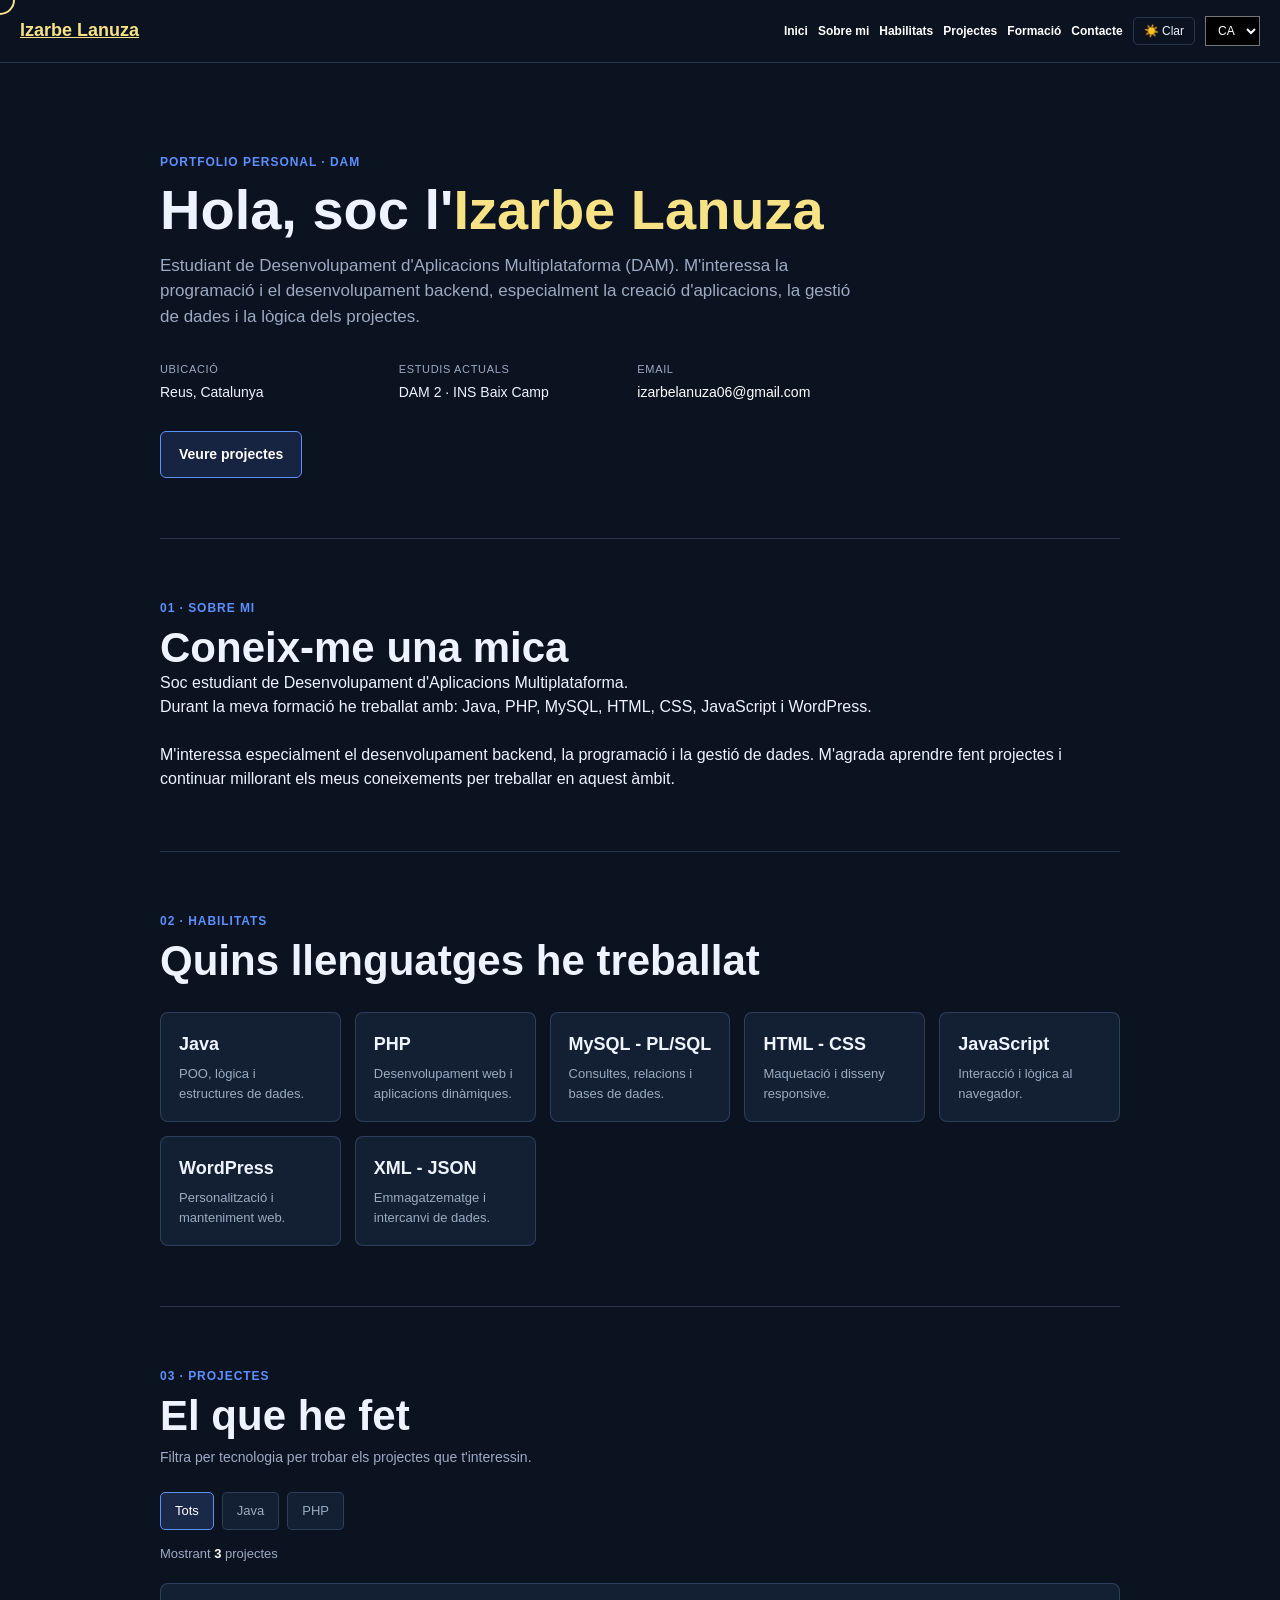
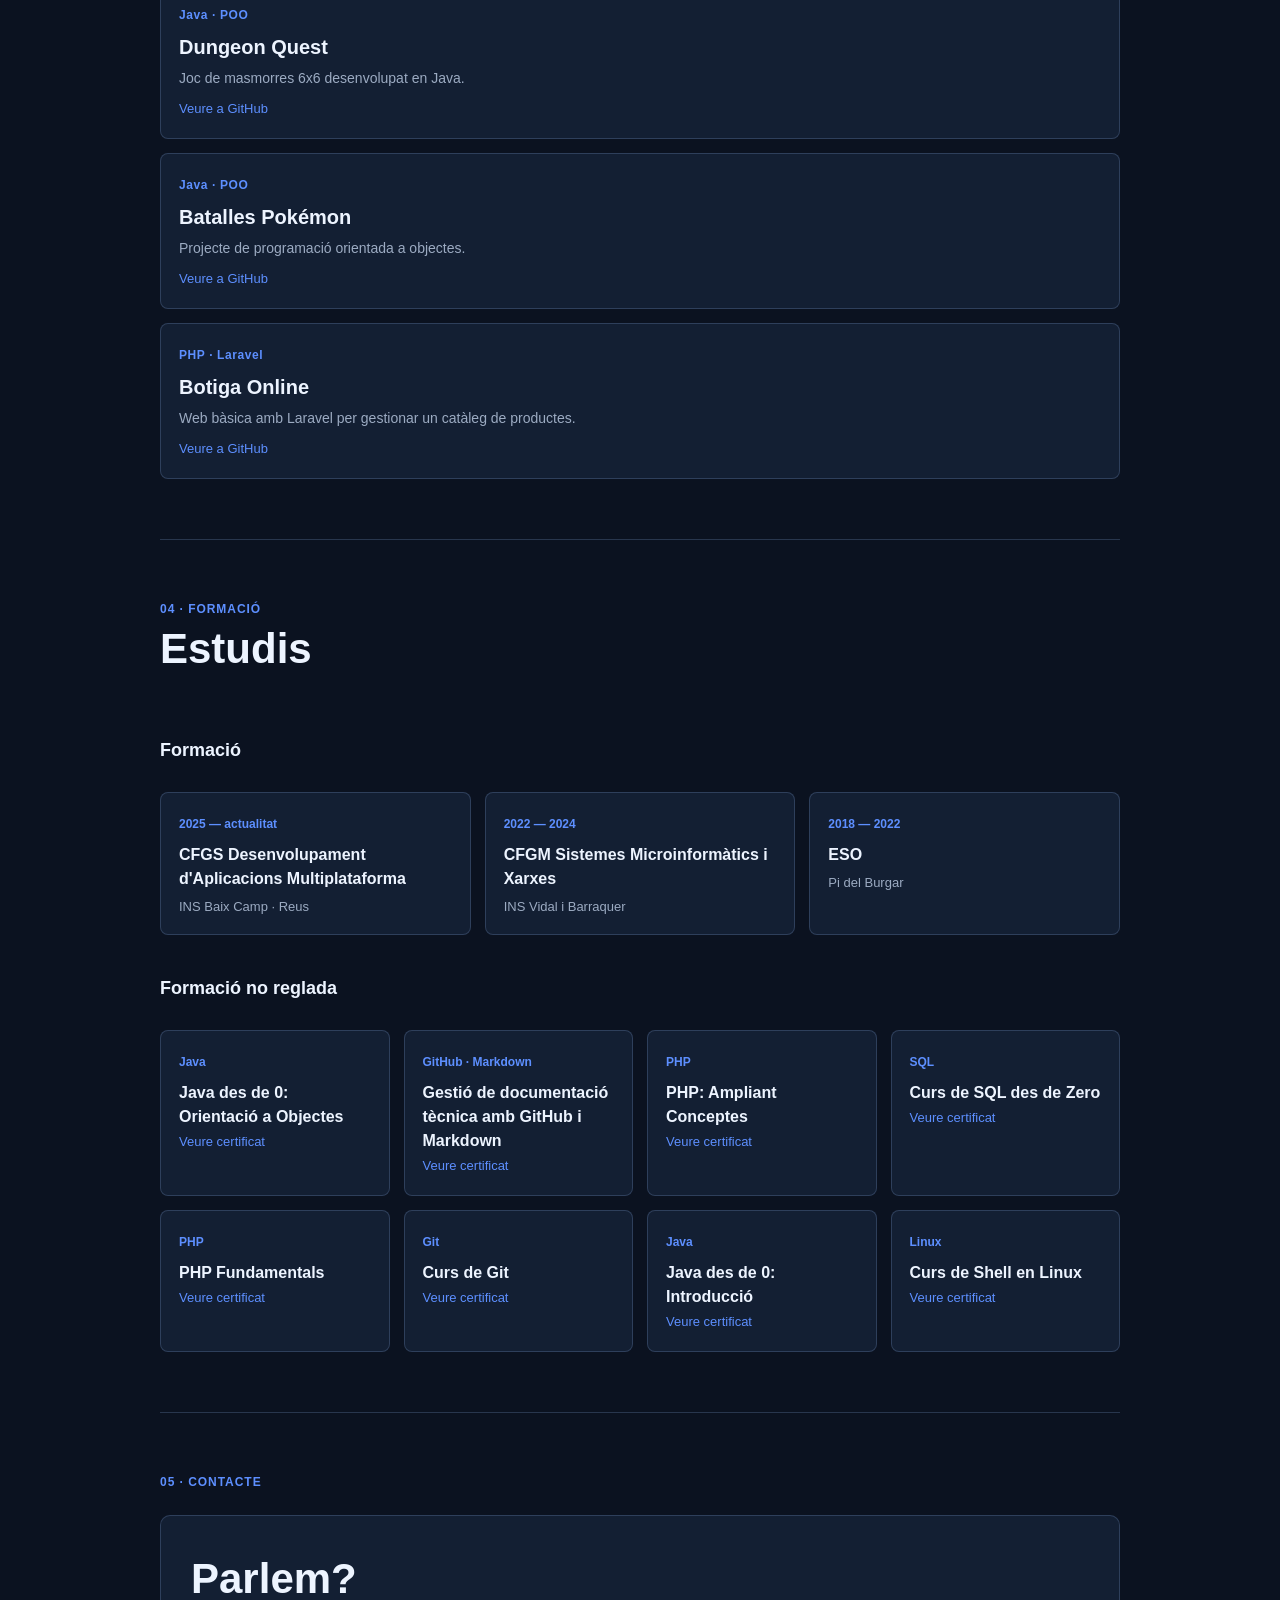
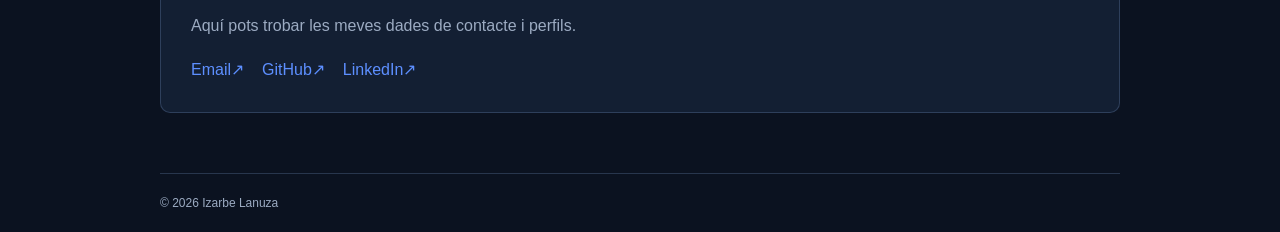
==== index_ca.html @ 5ae5f1d7 "Add files via upload" ====
<!doctype html>
<html lang="ca">
  <head>
    <meta charset="UTF-8" />
    <meta name="viewport" content="width=device-width, initial-scale=1.0" />
    <meta name="description" content="Portfolio personal d'Izarbe Lanuza" />
    <title>Izarbe Lanuza · Portfolio</title>
    <link rel="stylesheet" href="css/style.css" />
    <link rel="icon" type="image/png" href="img/logo.png" />
    
  </head>

  <body>
    <div class="cursor"></div>
    <header class="cabecera">
      <a class="tituloAmarillo" href="#inicio">Izarbe Lanuza</a>

      <nav class="navegacion">
        <a class="linkAmarillo" href="#inicio"><strong>Inici</strong></a>
        <a class="linkAmarillo" href="#sobre-mi"><strong>Sobre mi</strong></a>
        <a class="linkAmarillo" href="#habilidades"><strong>Habilitats</strong></a>
        <a class="linkAmarillo" href="#proyectos"><strong>Projectes</strong></a>
        <a class="linkAmarillo" href="#formacion"><strong>Formació</strong></a>
        <a class="linkAmarillo" href="#contacto"><strong>Contacte</strong></a>

        <button id="boton-tema" type="button" aria-label="Canviar tema">
          ☀️ Clar
        </button>

        <select id="selector-idioma" style="color: white; background-color: black;" aria-label="Seleccionar idioma" aria-placeholder="CA">
          <option value="index.html">ES</option>
          <option value="index_ca.html" selected>CA</option>
          <option value="index_en.html">EN</option>
        </select>
      </nav>
    </header>

    <main id="contenido">
      <section id="inicio" class="contenedor-seccion hero">
        <p class="etiqueta-pequena">Portfolio personal · DAM</p>
        <h1>Hola, soc l'<span class="amarillo">Izarbe Lanuza</span></h1>

        <p class="introduccion">
          Estudiant de Desenvolupament d'Aplicacions Multiplataforma (DAM).
          M'interessa la programació i el desenvolupament backend, especialment
          la creació d'aplicacions, la gestió de dades i la lògica dels
          projectes.
        </p>

        <dl class="informacion-rapida">
          <div>
            <dt>Ubicació</dt>
            <dd>Reus, Catalunya</dd>
          </div>

          <div>
            <dt>Estudis actuals</dt>
            <dd>DAM 2 · INS Baix Camp</dd>
          </div>

          <div>
            <dt>Email</dt>
            <dd>
              <a class="mail" style="color: white" href="mailto:izarbelanuza06@gmail.com" target="_blank">
                izarbelanuza06@gmail.com
              </a>
            </dd>
          </div>
        </dl>

        <a class="linkAmarillo boton-principal" href="#proyectos">
          Veure projectes
        </a>
      </section>

      <!-- ============ SOBRE MI ============ -->
      <section
        id="sobre-mi"
        class="contenedor-seccion bloque-seccion"
        aria-labelledby="titulo-sobre-mi"
      >
        <p class="etiqueta-pequena">01 · Sobre mi</p>
        <h2 id="titulo-sobre-mi">Coneix-me una mica</h2>

        <p>
          Soc estudiant de Desenvolupament d'Aplicacions Multiplataforma.
          <br />
          Durant la meva formació he treballat amb: Java, PHP, MySQL, HTML, CSS,
          JavaScript i WordPress.
        </p>

        <br />

        <p>
          M'interessa especialment el desenvolupament backend, la programació i
          la gestió de dades. M'agrada aprendre fent projectes i continuar
          millorant els meus coneixements per treballar en aquest àmbit.
        </p>
      </section>

      <!-- ============ HABILITATS ============ -->
      <section
        id="habilidades"
        class="contenedor-seccion bloque-seccion"
        aria-labelledby="titulo-habilidades"
      >
        <p class="etiqueta-pequena">02 · Habilitats</p>
        <h2 id="titulo-habilidades">Quins llenguatges he treballat</h2>

        <ul class="rejilla-habilidades">
          <li class="tarjeta-habilidad">
            <h3>Java</h3>
            <p>POO, lògica i estructures de dades.</p>
          </li>

          <li class="tarjeta-habilidad">
            <h3>PHP</h3>
            <p>Desenvolupament web i aplicacions dinàmiques.</p>
          </li>

          <li class="tarjeta-habilidad">
            <h3>MySQL - PL/SQL</h3>
            <p>Consultes, relacions i bases de dades.</p>
          </li>

          <li class="tarjeta-habilidad">
            <h3>HTML - CSS</h3>
            <p>Maquetació i disseny responsive.</p>
          </li>

          <li class="tarjeta-habilidad">
            <h3>JavaScript</h3>
            <p>Interacció i lògica al navegador.</p>
          </li>

          <li class="tarjeta-habilidad">
            <h3>WordPress</h3>
            <p>Personalització i manteniment web.</p>
          </li>

          <li class="tarjeta-habilidad">
            <h3>XML - JSON</h3>
            <p>Emmagatzematge i intercanvi de dades.</p>
          </li>
        </ul>
      </section>

      <!-- ============ PROJECTES ============ -->
      <section
        id="proyectos"
        class="contenedor-seccion bloque-seccion"
        aria-labelledby="titulo-proyectos"
      >
        <p class="etiqueta-pequena">03 · Projectes</p>
        <h2 id="titulo-proyectos">El que he fet</h2>

        <p class="nota-seccion">
          Filtra per tecnologia per trobar els projectes que t'interessin.
        </p>

        <div
          class="filtros"
          role="group"
          aria-label="Filtrar projectes per tecnologia"
        >
          <button class="activo" data-filtro="todos" aria-pressed="true">
            Tots
          </button>
          <button data-filtro="java" aria-pressed="false">Java</button>
          <button data-filtro="php" aria-pressed="false">PHP</button>
        </div>

        <p class="estado-filtro" aria-live="polite">
          Mostrant <strong id="cantidad-proyectos">3</strong> projectes
        </p>

        <ul class="lista-proyectos">
          <li class="tarjeta-proyecto" data-categoria="java">
            <span class="tipo-proyecto">Java · POO</span>
            <h3>Dungeon Quest</h3>
            <p>Joc de masmorres 6x6 desenvolupat en Java.</p>

            <a class="linkAmarillo" href="https://github.com/TheIza/DungeonQuest-Proyecto-AEA2" target="_blank">
              Veure a GitHub
            </a>
          </li>

          <li class="tarjeta-proyecto" data-categoria="java">
            <span class="tipo-proyecto">Java · POO</span>
            <h3>Batalles Pokémon</h3>
            <p>Projecte de programació orientada a objectes.</p>

            <a class="linkAmarillo" href="https://github.com/TheIza/PokMonPOO" target="_blank">
              Veure a GitHub
            </a>
          </li>

          <li class="tarjeta-proyecto" data-categoria="php">
            <span class="tipo-proyecto">PHP · Laravel</span>
            <h3>Botiga Online</h3>
            <p>
              Web bàsica amb Laravel per gestionar un catàleg de productes.
            </p>

            <a class="linkAmarillo" href="https://github.com/TheIza/LetsPlay_laravel_AEA5_APIs" target="_blank">
              Veure a GitHub
            </a>
          </li>
        </ul>
      </section>

      <!-- ============ FORMACIÓ I CERTIFICATS ============ -->
      <section
        id="formacion"
        class="contenedor-seccion bloque-seccion"
        aria-labelledby="titulo-formacion"
      >
        <p class="etiqueta-pequena">04 · Formació</p>
        <h2 id="titulo-formacion">Estudis</h2>
        <br />

        <h3 class="titulo-certificados">Formació</h3>

        <ul class="rejilla-formacion">
          <li class="tarjeta-formacion">
            <span>2025 — actualitat</span>
            <h3>CFGS Desenvolupament d'Aplicacions Multiplataforma</h3>
            <p>INS Baix Camp · Reus</p>
          </li>

          <li class="tarjeta-formacion">
            <span>2022 — 2024</span>
            <h3>CFGM Sistemes Microinformàtics i Xarxes</h3>
            <p>INS Vidal i Barraquer</p>
          </li>

          <li class="tarjeta-formacion">
            <span>2018 — 2022</span>
            <h3>ESO</h3>
            <p>Pi del Burgar</p>
          </li>
        </ul>

        <h3 class="titulo-certificados">Formació no reglada</h3>

        <ul class="rejilla-formacion">
          <li class="tarjeta-formacion">
            <span>Java</span>
            <h3>Java des de 0: Orientació a Objectes</h3>
            <a class="linkAmarillo" href="https://openwebinars.net/cert/v8Ip" target="_blank" rel="noopener">
              Veure certificat
            </a>
          </li>

          <li class="tarjeta-formacion">
            <span>GitHub · Markdown</span>
            <h3>Gestió de documentació tècnica amb GitHub i Markdown</h3>
            <a class="linkAmarillo" href="https://openwebinars.net/cert/rXat" target="_blank" rel="noopener">
              Veure certificat
            </a>
          </li>

          <li class="tarjeta-formacion">
            <span>PHP</span>
            <h3>PHP: Ampliant Conceptes</h3>
            <a class="linkAmarillo" href="https://openwebinars.net/cert/tMzc" target="_blank" rel="noopener">
              Veure certificat
            </a>
          </li>

          <li class="tarjeta-formacion">
            <span>SQL</span>
            <h3>Curs de SQL des de Zero</h3>
            <a class="linkAmarillo" href="https://openwebinars.net/cert/QHpx" target="_blank" rel="noopener">
              Veure certificat
            </a>
          </li>

          <li class="tarjeta-formacion">
            <span>PHP</span>
            <h3>PHP Fundamentals</h3>
            <a class="linkAmarillo" href="https://openwebinars.net/cert/SZAe" target="_blank" rel="noopener">
              Veure certificat
            </a>
          </li>

          <li class="tarjeta-formacion">
            <span>Git</span>
            <h3>Curs de Git</h3>
            <a class="linkAmarillo" href="https://openwebinars.net/cert/S8x0" target="_blank" rel="noopener">
              Veure certificat
            </a>
          </li>

          <li class="tarjeta-formacion">
            <span>Java</span>
            <h3>Java des de 0: Introducció</h3>
            <a class="linkAmarillo" href="https://openwebinars.net/cert/JAlq" target="_blank" rel="noopener">
              Veure certificat
            </a>
          </li>

          <li class="tarjeta-formacion">
            <span>Linux</span>
            <h3>Curs de Shell en Linux</h3>
            <a class="linkAmarillo" href="https://openwebinars.net/cert/rJbv" target="_blank" rel="noopener">
              Veure certificat
            </a>
          </li>
        </ul>
      </section>

      <!-- ============ CONTACTE ============ -->
      <section
        id="contacto"
        class="contenedor-seccion bloque-seccion"
        aria-labelledby="titulo-contacto"
      >
        <p class="etiqueta-pequena">05 · Contacte</p>
        <br />

        <div class="tarjeta-contacto">
          <h2 id="titulo-contacto">Parlem?</h2>

          <p>Aquí pots trobar les meves dades de contacte i perfils.</p>

          <ul class="enlaces-contacto">
            <li>
              <a class="linkAmarillo" href="mailto:izarbelanuza06@gmail.com" target="_blank">Email↗</a>
            </li>

            <li>
              <a class="linkAmarillo" href="https://github.com/TheIza" target="_blank">GitHub↗</a>
            </li>

            <li>
              <a class="linkAmarillo" href="https://www.linkedin.com/in/izarbe-lanuza-555a0925a/" target="_blank">LinkedIn↗</a>
            </li>
          </ul>
        </div>
      </section>
    </main>

    <footer class="pie-pagina">
      <span>© 2026 Izarbe Lanuza</span>
    </footer>

    <script src="js/script.js"></script>
  </body>
</html>
---- css/style.css ----
:root {
  --negro: #0b1220;
  --Negro_gris: #131f33;
  --texto: #edf4ff;
  --blanco_azul: #9cabc2;
  --gris: rgba(127, 158, 209, .25);
  --azul: #5d8fff;
  --amarillo: #f7e286;
  --maximo: 960px;
}

* {
  box-sizing: border-box;
  margin: 0;
  padding: 0;
}

html {
  -webkit-text-size-adjust: 100%;
  text-size-adjust: 100%;
}

body {
  background: var(--negro);
  color: var(--texto);
  font-family: Arial, Helvetica, sans-serif;
  font-size: 16px;
  line-height: 1.5;
}

main a {
  color: var(--azul);
  text-decoration: none;
}



.contenedor-seccion {
  width: min(var(--maximo), calc(100% - 40px));
  margin: 0 auto;
}


.enlace-saltar {
  position: absolute;
  left: -999px;
  top: 0;
  background: var(--azul);
  color: #fff;
  padding: 10px 16px;
  z-index: 1000;
}

.enlace-saltar:focus {
  left: 10px;
  top: 10px;
}

a:focus-visible,
button:focus-visible {
  outline: 3px solid var(--azul);
  outline-offset: 2px;
}

.amarillo {
  color: var(--amarillo);
  font-size: inherit;
}


.cabecera {
  position: sticky;
  top: 0;
  z-index: 100;
  background-color: var(--negro);
  display: flex;
  flex-wrap: nowrap;
  align-items: center;
  justify-content: space-between;
  gap: 12px;
  padding: 16px 20px;
  border-bottom: 1px solid var(--gris);
}

.tituloAmarillo {
  font-weight: 900;
  font-size: 18px;
  color: var(--amarillo);
  white-space: nowrap;
  line-height: 1.2;
}

.navegacion {
  display: flex;
  flex-wrap: nowrap;
  align-items: center;
  justify-content: flex-end;
  gap: 10px;
  font-size: 12px;
  min-width: 0;
}

.navegacion a,
.navegacion button,
#selector-idioma {
  flex-shrink: 0;
  white-space: nowrap;
  font-size: 12px;
  line-height: 1.2;
}

.navegacion a {
  color: #fff;
  text-decoration: none;
}

@media (max-width: 1100px) {
  .cabecera {
    flex-wrap: wrap;
    justify-content: center;
  }

  .navegacion {
    flex-wrap: wrap;
    justify-content: center;
    width: 100%;
  }
}

.mail:hover{
  color: rgb(247, 226, 134) !important;
}

.navegacion a:hover,
.navegacion a:focus-visible {
  color: rgb(247, 226, 134);
  
}
.linkAmarillo:hover {
  color: rgb(247, 226, 134);
}

.etiqueta-pequena {
  color: var(--azul);
  font-size: 12px;
  font-weight: 800;
  letter-spacing: .08em;
  text-transform: uppercase;
}

.bloque-seccion {
  padding: 60px 0;
  border-top: 1px solid var(--gris);
}

.bloque-seccion h2 {
  max-width: 760px;
  margin-top: 8px;
  font-size: 42px;
  line-height: 1.1;
  text-wrap: balance;
}

.nota-seccion {
  margin-top: 8px;
  color: var(--blanco_azul);
  font-size: 14px;
}


.hero {
  padding: 90px 0 60px;
}

.hero h1 {
  max-width: 760px;
  margin-top: 12px;
  line-height: 0.96;
  font-size: clamp(36px, 5.2vw, 56px);
  text-wrap: balance;
}

.introduccion {
  max-width: 700px;
  margin-top: 16px;
  color: var(--blanco_azul);
  font-size: 17px;
  line-height: 1.5;
}

.informacion-rapida {
  display: grid;
  grid-template-columns: repeat(auto-fit, minmax(160px, 1fr));
  gap: 16px;
  max-width: 700px;
  margin-top: 32px;
}

.informacion-rapida dt {
  color: var(--blanco_azul);
  font-size: 11px;
  text-transform: uppercase;
  letter-spacing: .06em;
}

.informacion-rapida dd {
  margin-top: 4px;
  font-size: 14px;
}

.boton-principal {
  display: inline-block;
  margin-top: 28px;
  padding: 12px 18px;
  border: 1px solid var(--azul);
  border-radius: 6px;
  background: rgba(93, 143, 255, .15);
  color: #fff;
  font-weight: 700;
  font-size: 14px;
}

.boton-principal:hover,
.boton-principal:focus-visible {
  background: rgba(93, 143, 255, .3);
}


.rejilla-habilidades {
  display: grid;
  grid-template-columns: repeat(auto-fit, minmax(180px, 1fr));
  gap: 14px;
  margin-top: 28px;
  list-style: none;
}

.tarjeta-habilidad {
  padding: 18px;
  border: 1px solid var(--gris);
  border-radius: 8px;
  background: var(--Negro_gris);
}

.tarjeta-habilidad h3 {
  font-size: 18px;
}

.tarjeta-habilidad p {
  margin-top: 6px;
  color: var(--blanco_azul);
  font-size: 13px;
}


.filtros {
  display: flex;
  flex-wrap: wrap;
  gap: 8px;
  margin-top: 24px;
}

.filtros button {
  padding: 8px 14px;
  border: 1px solid var(--gris);
  border-radius: 5px;
  background: var(--Negro_gris);
  color: var(--blanco_azul);
  cursor: pointer;
  font: inherit;
  font-size: 13px;
}

.filtros button:hover,
.filtros button:focus-visible,
.filtros button.activo {
  border-color: var(--azul);
  color: #fff;
  background: rgba(93, 143, 255, .18);
}

.estado-filtro {
  margin-top: 14px;
  color: var(--blanco_azul);
  font-size: 13px;
}

.estado-filtro strong {
  color: #fff;
}

.lista-proyectos {
  margin-top: 20px;
  list-style: none;
  display: flex;
  flex-direction: column;
  gap: 14px;
}

.tarjeta-proyecto {
  padding: 18px;
  border: 1px solid var(--gris);
  border-radius: 8px;
  background: var(--Negro_gris);
}

.tipo-proyecto {
  color: var(--azul);
  font-size: 12px;
  font-weight: 700;
  letter-spacing: .05em;
}

.tarjeta-proyecto h3 {
  margin-top: 6px;
  font-size: 20px;
}

.tarjeta-proyecto p {
  margin-top: 6px;
  color: var(--blanco_azul);
  font-size: 14px;
}

.tarjeta-proyecto a {
  display: inline-block;
  margin-top: 10px;
  font-size: 13px;
}

.tarjeta-proyecto.oculto {
  display: none;
}


.rejilla-formacion {
  display: grid;
  grid-template-columns: repeat(auto-fit, minmax(200px, 1fr));
  gap: 14px;
  margin-top: 28px;
  list-style: none;
}

.tarjeta-formacion {
  padding: 18px;
  border: 1px solid var(--gris);
  border-radius: 8px;
  background: var(--Negro_gris);
}

.tarjeta-formacion span {
  color: var(--azul);
  font-size: 12px;
  font-weight: 700;
}

.tarjeta-formacion h3 {
  margin-top: 8px;
  font-size: 16px;
}

.tarjeta-formacion p {
  margin-top: 6px;
  color: var(--blanco_azul);
  font-size: 13px;
}
.tarjeta-formacion a {
  font-size: 13px;
}

.titulo-certificados {
  margin-top: 40px;
  font-size: 18px;
}

.lista-certificados {
  margin-top: 14px;
  list-style: none;
  display: grid;
  grid-template-columns: repeat(auto-fit, minmax(220px, 1fr));
  gap: 8px;
}

.lista-certificados a {
  display: inline-block;
  font-size: 13px;
}


.tarjeta-contacto {
  padding: 30px;
  border: 1px solid var(--gris);
  border-radius: 10px;
  background: var(--Negro_gris);
}

.tarjeta-contacto h2 {
  margin-top: 10px;
  font-size: clamp(28px, 5vw, 42px);
}

.tarjeta-contacto p {
  margin-top: 12px;
  color: var(--blanco_azul);
}

.enlaces-contacto {
  display: flex;
  flex-wrap: wrap;
  gap: 18px;
  margin-top: 20px;
  list-style: none;
}


.pie-pagina {
  width: min(var(--maximo), calc(100% - 40px));
  margin: 0 auto;
  padding: 20px 0;
  color: var(--blanco_azul);
  font-size: 12px;
  border-top: 1px solid var(--gris);
}

body.tema-claro .navegacion a {
  color: #182033;
}

body.tema-claro .navegacion a:hover,
body.tema-claro .navegacion a:focus-visible {
  color: #8ca5e7;
}

body.tema-claro .linkAmarillo:hover {
  color: #8ca5e7;
}



body.tema-claro {
  --negro: #f4f5f7;
  --Negro_gris: #ffffff;
  --texto: #182033;
  --blanco_azul: #596579;
  --gris: rgba(40, 50, 70, .18);
  --azul: #315fd4;
}

body.tema-claro .tituloAmarillo {
  color: #315fd4;
}
/* Cabecera */

body.tema-claro .cabecera {
  background-color: #f4f5f7;
}

body.tema-claro .navegacion a {
  color: #182033;
}

body.tema-claro .navegacion a:hover,
body.tema-claro .navegacion a:focus-visible {
  color: #315fd4;
}


/* Botón de cambio de tema */

#boton-tema {
  padding: 6px 10px;
  border: 1px solid var(--gris);
  border-radius: 5px;
  background: transparent;
  color: var(--texto);
  cursor: pointer;
  font: inherit;
  font-size: 12px;
  line-height: 1.2;
}

#selector-idioma {
  font-size: 12px;
  line-height: 1.2;
  padding: 6px 8px;
}

#boton-tema:hover,
#boton-tema:focus-visible {
  border-color: var(--azul);
  color: var(--azul);
}


/* Enlaces */

body.tema-claro main a {
  color: var(--azul);
}

body.tema-claro .mail {
  color: var(--texto) !important;
}

body.tema-claro .mail:hover {
  color: #315fd4 !important;
}


/* Botón principal */

body.tema-claro .boton-principal {
  color: var(--texto);
  background: rgba(49, 95, 212, .10);
}


/* Filtros */

body.tema-claro .filtros button {
  background: #ffffff;
  color: var(--blanco_azul);
}

body.tema-claro .filtros button:hover,
body.tema-claro .filtros button:focus-visible,
body.tema-claro .filtros button.activo {
  color: #182033;
  background: rgba(49, 95, 212, .10);
}
* {
  cursor: none !important;
}

/* Transición */

body,
.cabecera,
.tarjeta-habilidad,
.tarjeta-proyecto,
.tarjeta-formacion,
.tarjeta-contacto,
.filtros button {
  transition:
    background-color 0.25s ease,
    color 0.25s ease,
    border-color 0.25s ease;
}

.cursor {
  position: fixed;
  width: 30px;
  height: 30px;
  border: 2px solid var(--amarillo);
  border-radius: 50%;
  pointer-events: none;
  transform: translate(-50%, -50%);
  z-index: 9999;
  transition:
    width 0.2s ease,
    height 0.2s ease,
    background-color 0.2s ease,
    border-color 0.2s ease;
}

body.tema-claro .cursor {
  position: fixed;
  width: 30px;
  height: 30px;
  border: 2px solid var(--azul);
  border-radius: 50%;
  pointer-events: none;
  transform: translate(-50%, -50%);
  z-index: 9999;
  transition:
    width 0.2s ease,
    height 0.2s ease,
    background-color 0.2s ease,
    border-color 0.2s ease;
}

body.tema-claro .cursor.grande {
  width: 45px;
  height: 45px;
  background-color: rgba(156, 171, 194, 0.25);
  border-color: #9cabc2;
}

.cursor.grande {
  width: 45px;
  height: 45px;
  background-color: rgba(156, 171, 194, 0.25);
  border-color: #9cabc2;
}
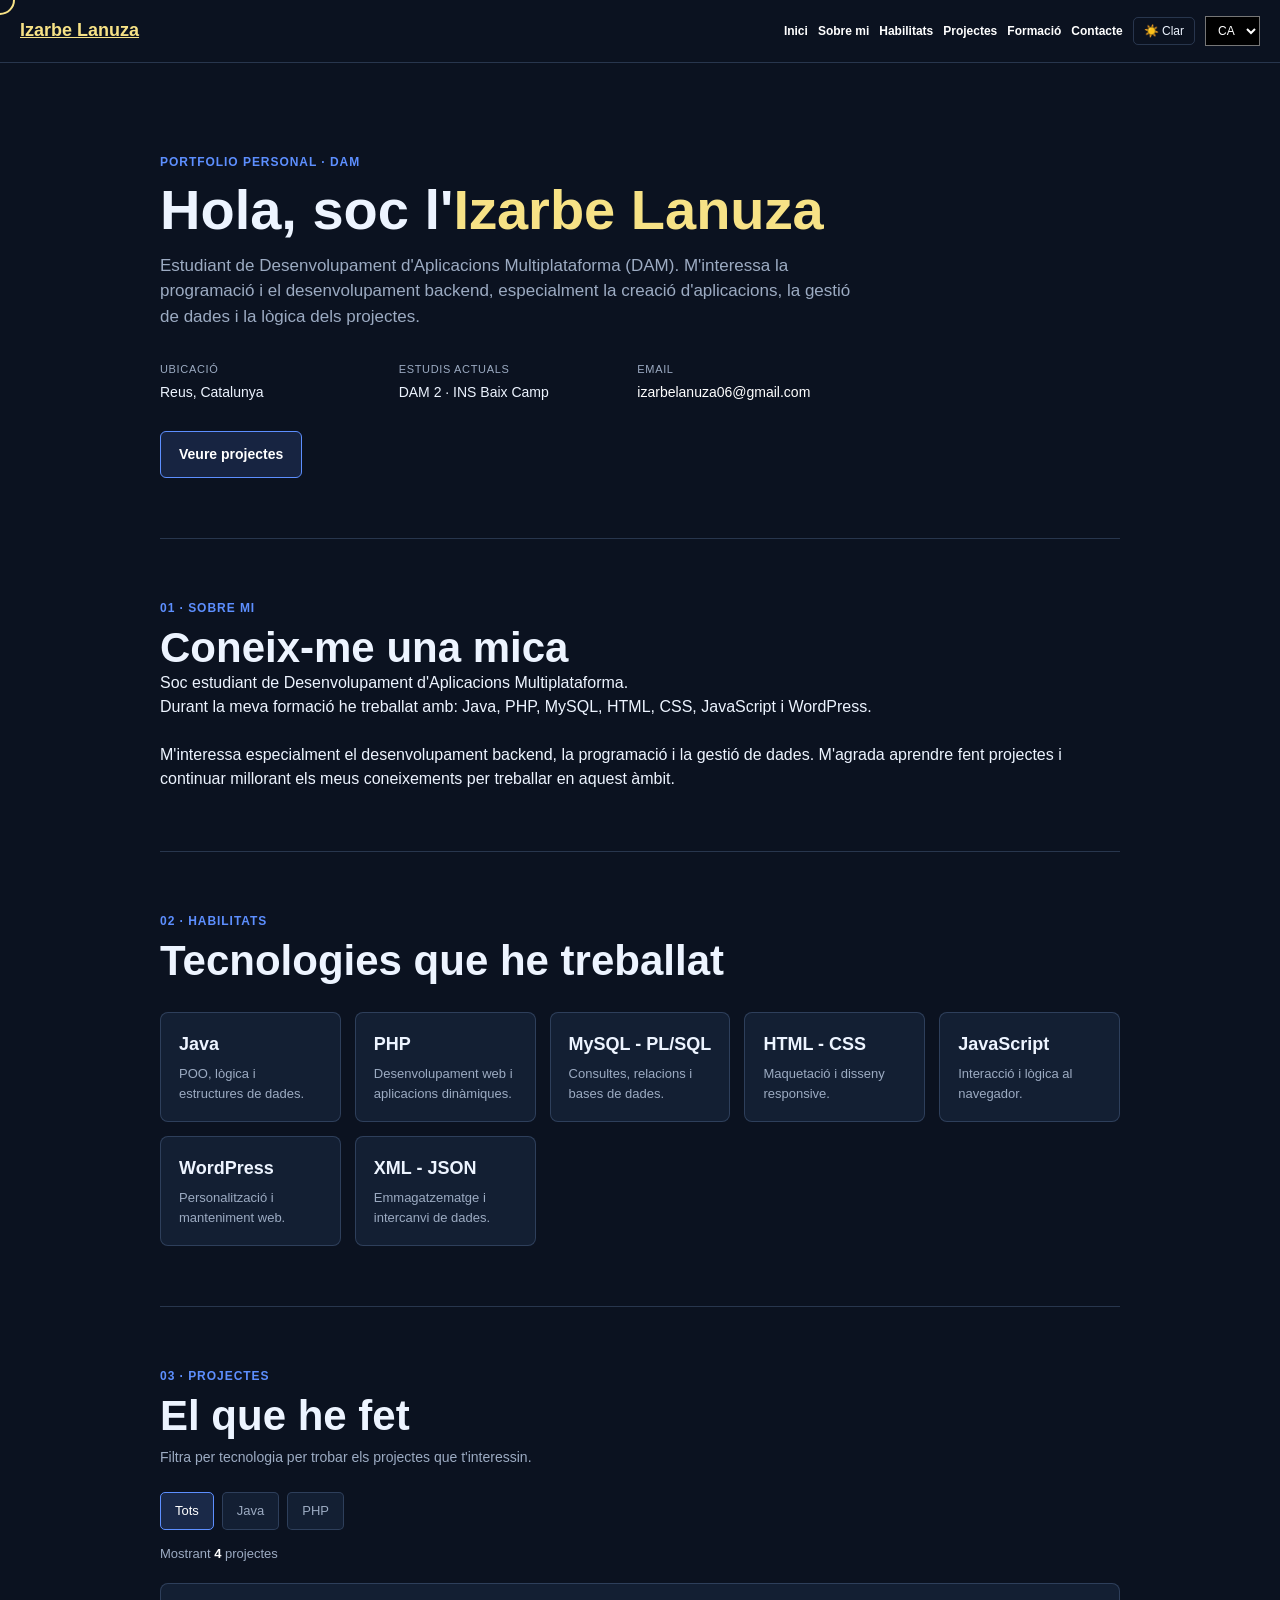
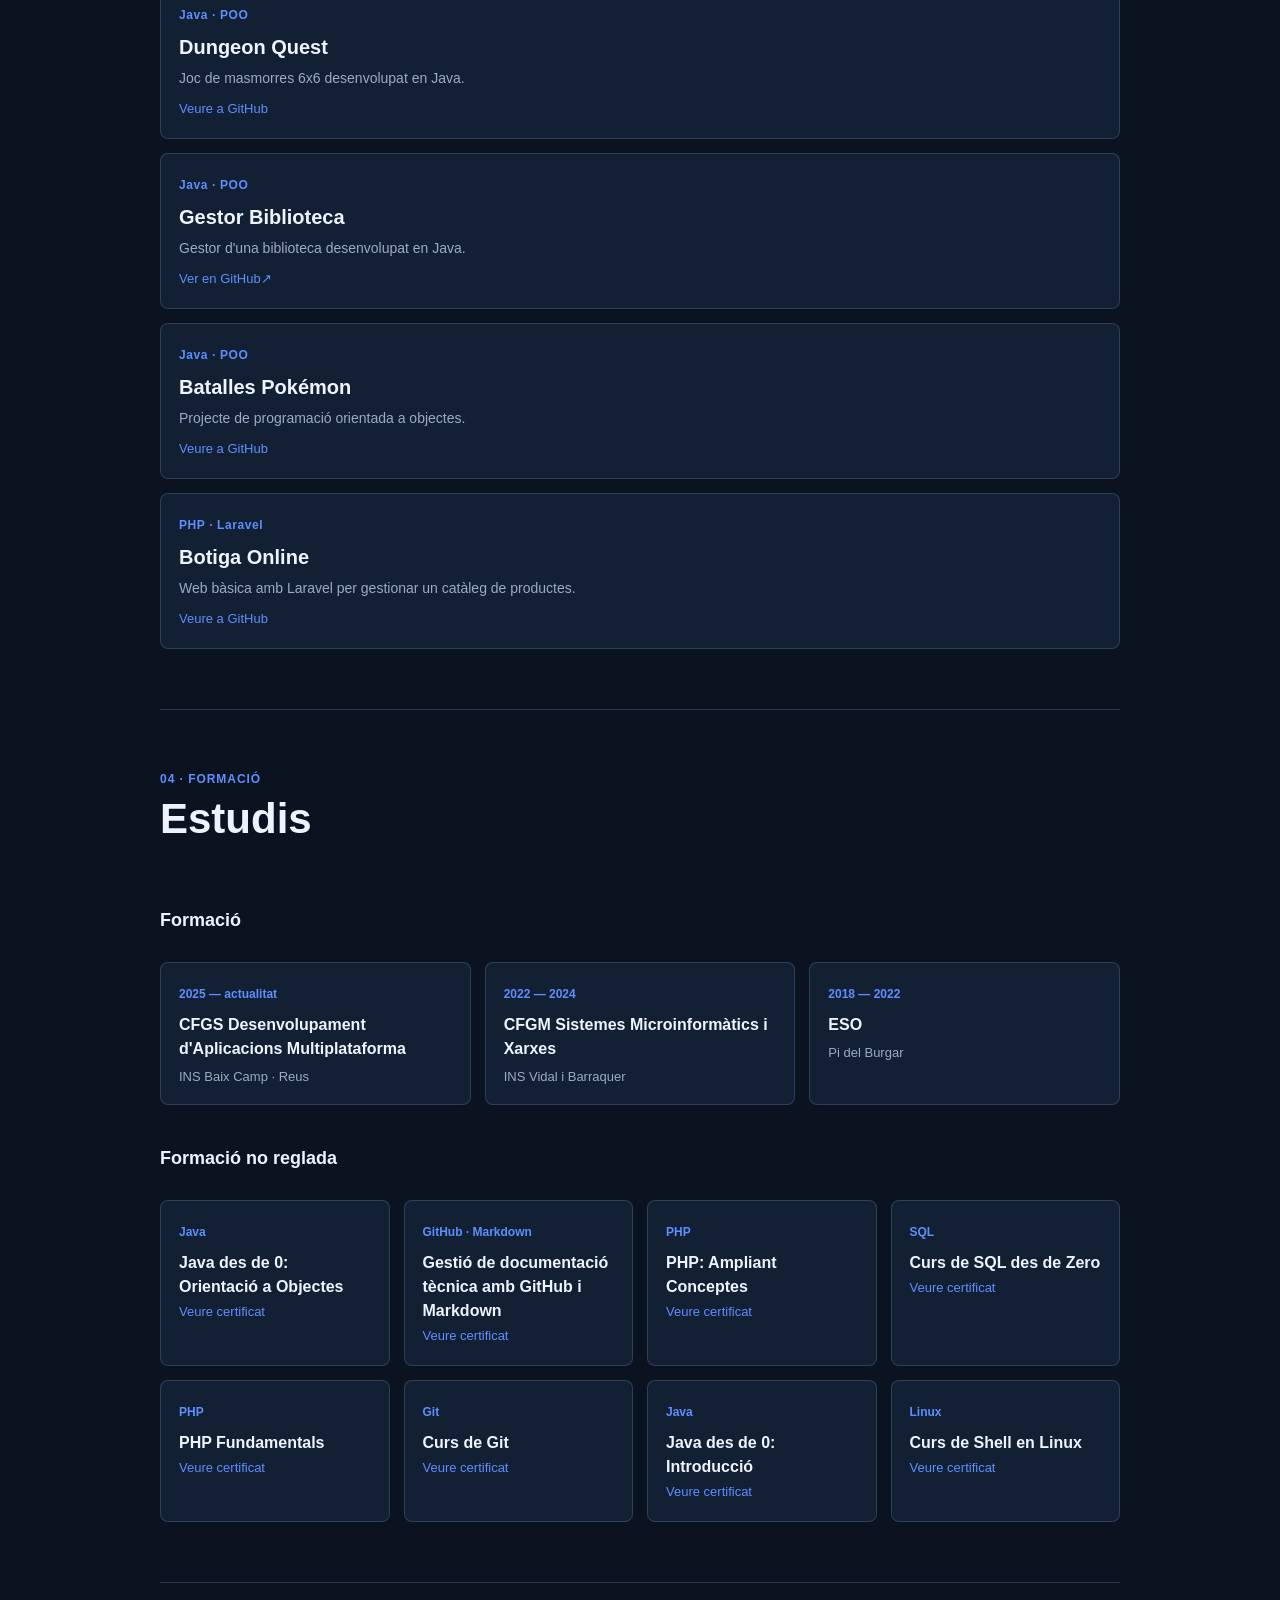
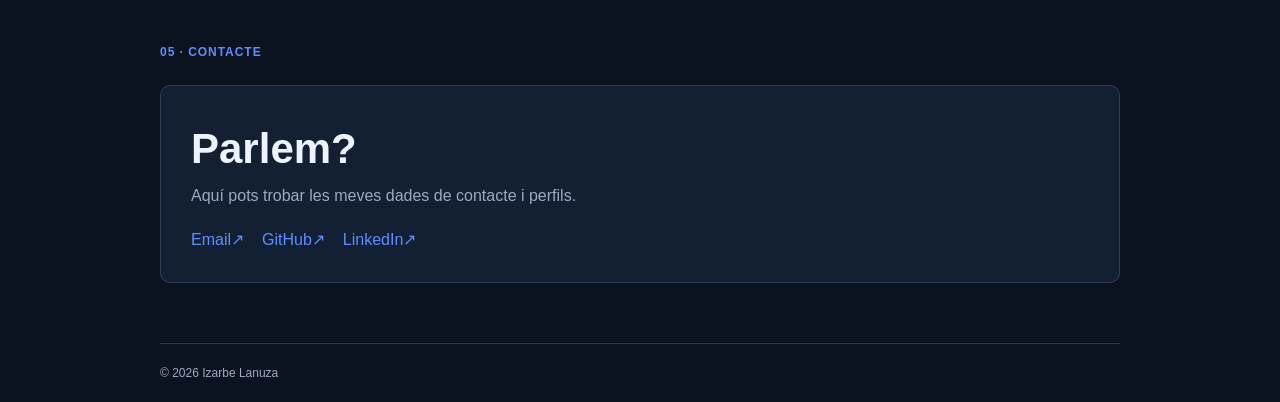
==== commit 4c45f734: "Add files via upload" ====
--- a/index_ca.html
+++ b/index_ca.html
@@ -7,7 +7,6 @@
     <title>Izarbe Lanuza · Portfolio</title>
     <link rel="stylesheet" href="css/style.css" />
     <link rel="icon" type="image/png" href="img/logo.png" />
-    
   </head>
 
   <body>
@@ -23,9 +22,7 @@
         <a class="linkAmarillo" href="#formacion"><strong>Formació</strong></a>
         <a class="linkAmarillo" href="#contacto"><strong>Contacte</strong></a>
 
-        <button id="boton-tema" type="button" aria-label="Canviar tema">
-          ☀️ Clar
-        </button>
+        <button id="boton-tema" type="button" aria-label="Canviar tema"> ☀️ Clar </button>
 
         <select id="selector-idioma" style="color: white; background-color: black;" aria-label="Seleccionar idioma" aria-placeholder="CA">
           <option value="index.html">ES</option>
@@ -40,12 +37,7 @@
         <p class="etiqueta-pequena">Portfolio personal · DAM</p>
         <h1>Hola, soc l'<span class="amarillo">Izarbe Lanuza</span></h1>
 
-        <p class="introduccion">
-          Estudiant de Desenvolupament d'Aplicacions Multiplataforma (DAM).
-          M'interessa la programació i el desenvolupament backend, especialment
-          la creació d'aplicacions, la gestió de dades i la lògica dels
-          projectes.
-        </p>
+        <p class="introduccion">Estudiant de Desenvolupament d'Aplicacions Multiplataforma (DAM). M'interessa la programació i el desenvolupament backend, especialment la creació d'aplicacions, la gestió de dades i la lògica dels projectes.</p>
 
         <dl class="informacion-rapida">
           <div>
@@ -60,20 +52,13 @@
 
           <div>
             <dt>Email</dt>
-            <dd>
-              <a class="mail" style="color: white" href="mailto:izarbelanuza06@gmail.com" target="_blank">
-                izarbelanuza06@gmail.com
-              </a>
-            </dd>
+            <dd><a class="mail" style="color: white" href="mailto:izarbelanuza06@gmail.com" target="_blank">izarbelanuza06@gmail.com</a></dd>
           </div>
         </dl>
 
-        <a class="linkAmarillo boton-principal" href="#proyectos">
-          Veure projectes
-        </a>
-      </section>
-
-      <!-- ============ SOBRE MI ============ -->
+        <a class="linkAmarillo boton-principal" href="#proyectos">Veure projectes</a>
+      </section>
+
       <section
         id="sobre-mi"
         class="contenedor-seccion bloque-seccion"
@@ -82,30 +67,20 @@
         <p class="etiqueta-pequena">01 · Sobre mi</p>
         <h2 id="titulo-sobre-mi">Coneix-me una mica</h2>
 
-        <p>
-          Soc estudiant de Desenvolupament d'Aplicacions Multiplataforma.
-          <br />
-          Durant la meva formació he treballat amb: Java, PHP, MySQL, HTML, CSS,
-          JavaScript i WordPress.
-        </p>
+        <p>Soc estudiant de Desenvolupament d'Aplicacions Multiplataforma.<br />Durant la meva formació he treballat amb: Java, PHP, MySQL, HTML, CSS, JavaScript i WordPress.</p>
 
         <br />
 
-        <p>
-          M'interessa especialment el desenvolupament backend, la programació i
-          la gestió de dades. M'agrada aprendre fent projectes i continuar
-          millorant els meus coneixements per treballar en aquest àmbit.
-        </p>
-      </section>
-
-      <!-- ============ HABILITATS ============ -->
+        <p>M'interessa especialment el desenvolupament backend, la programació i la gestió de dades. M'agrada aprendre fent projectes i continuar millorant els meus coneixements per treballar en aquest àmbit.</p>
+      </section>
+
       <section
         id="habilidades"
         class="contenedor-seccion bloque-seccion"
         aria-labelledby="titulo-habilidades"
       >
         <p class="etiqueta-pequena">02 · Habilitats</p>
-        <h2 id="titulo-habilidades">Quins llenguatges he treballat</h2>
+        <h2 id="titulo-habilidades">Tecnologies que he treballat</h2>
 
         <ul class="rejilla-habilidades">
           <li class="tarjeta-habilidad">
@@ -145,7 +120,6 @@
         </ul>
       </section>
 
-      <!-- ============ PROJECTES ============ -->
       <section
         id="proyectos"
         class="contenedor-seccion bloque-seccion"
@@ -154,9 +128,7 @@
         <p class="etiqueta-pequena">03 · Projectes</p>
         <h2 id="titulo-proyectos">El que he fet</h2>
 
-        <p class="nota-seccion">
-          Filtra per tecnologia per trobar els projectes que t'interessin.
-        </p>
+        <p class="nota-seccion">Filtra per tecnologia per trobar els projectes que t'interessin.</p>
 
         <div
           class="filtros"
@@ -170,46 +142,39 @@
           <button data-filtro="php" aria-pressed="false">PHP</button>
         </div>
 
-        <p class="estado-filtro" aria-live="polite">
-          Mostrant <strong id="cantidad-proyectos">3</strong> projectes
-        </p>
+        <p class="estado-filtro" aria-live="polite">Mostrant <strong id="cantidad-proyectos">3</strong> projectes</p>
 
         <ul class="lista-proyectos">
           <li class="tarjeta-proyecto" data-categoria="java">
             <span class="tipo-proyecto">Java · POO</span>
             <h3>Dungeon Quest</h3>
             <p>Joc de masmorres 6x6 desenvolupat en Java.</p>
-
-            <a class="linkAmarillo" href="https://github.com/TheIza/DungeonQuest-Proyecto-AEA2" target="_blank">
-              Veure a GitHub
-            </a>
+            <a class="linkAmarillo" href="https://github.com/TheIza/DungeonQuest-Proyecto-AEA2" target="_blank">Veure a GitHub</a>
+          </li>
+
+          <li class="tarjeta-proyecto" data-categoria="java">
+            <span class="tipo-proyecto">Java · POO</span>
+            <h3>Gestor Biblioteca</h3>
+            <p>Gestor d'una biblioteca desenvolupat en Java.</p>
+            <a class="linkAmarillo" href="https://github.com/lilydmzz/biblioteca-izlyma" target="_blank">Ver en GitHub↗</a>
           </li>
 
           <li class="tarjeta-proyecto" data-categoria="java">
             <span class="tipo-proyecto">Java · POO</span>
             <h3>Batalles Pokémon</h3>
             <p>Projecte de programació orientada a objectes.</p>
-
-            <a class="linkAmarillo" href="https://github.com/TheIza/PokMonPOO" target="_blank">
-              Veure a GitHub
-            </a>
+            <a class="linkAmarillo" href="https://github.com/TheIza/PokMonPOO" target="_blank">Veure a GitHub</a>
           </li>
 
           <li class="tarjeta-proyecto" data-categoria="php">
             <span class="tipo-proyecto">PHP · Laravel</span>
             <h3>Botiga Online</h3>
-            <p>
-              Web bàsica amb Laravel per gestionar un catàleg de productes.
-            </p>
-
-            <a class="linkAmarillo" href="https://github.com/TheIza/LetsPlay_laravel_AEA5_APIs" target="_blank">
-              Veure a GitHub
-            </a>
-          </li>
-        </ul>
-      </section>
-
-      <!-- ============ FORMACIÓ I CERTIFICATS ============ -->
+            <p>Web bàsica amb Laravel per gestionar un catàleg de productes.</p>
+            <a class="linkAmarillo" href="https://github.com/TheIza/LetsPlay_laravel_AEA5_APIs" target="_blank">Veure a GitHub</a>
+          </li>
+        </ul>
+      </section>
+
       <section
         id="formacion"
         class="contenedor-seccion bloque-seccion"
@@ -247,70 +212,53 @@
           <li class="tarjeta-formacion">
             <span>Java</span>
             <h3>Java des de 0: Orientació a Objectes</h3>
-            <a class="linkAmarillo" href="https://openwebinars.net/cert/v8Ip" target="_blank" rel="noopener">
-              Veure certificat
-            </a>
+            <a class="linkAmarillo" href="https://openwebinars.net/cert/v8Ip" target="_blank" rel="noopener">Veure certificat</a>
           </li>
 
           <li class="tarjeta-formacion">
             <span>GitHub · Markdown</span>
             <h3>Gestió de documentació tècnica amb GitHub i Markdown</h3>
-            <a class="linkAmarillo" href="https://openwebinars.net/cert/rXat" target="_blank" rel="noopener">
-              Veure certificat
-            </a>
+            <a class="linkAmarillo" href="https://openwebinars.net/cert/rXat" target="_blank" rel="noopener">Veure certificat</a>
           </li>
 
           <li class="tarjeta-formacion">
             <span>PHP</span>
             <h3>PHP: Ampliant Conceptes</h3>
-            <a class="linkAmarillo" href="https://openwebinars.net/cert/tMzc" target="_blank" rel="noopener">
-              Veure certificat
-            </a>
+            <a class="linkAmarillo" href="https://openwebinars.net/cert/tMzc" target="_blank" rel="noopener">Veure certificat</a>
           </li>
 
           <li class="tarjeta-formacion">
             <span>SQL</span>
             <h3>Curs de SQL des de Zero</h3>
-            <a class="linkAmarillo" href="https://openwebinars.net/cert/QHpx" target="_blank" rel="noopener">
-              Veure certificat
-            </a>
+            <a class="linkAmarillo" href="https://openwebinars.net/cert/QHpx" target="_blank" rel="noopener">Veure certificat</a>
           </li>
 
           <li class="tarjeta-formacion">
             <span>PHP</span>
             <h3>PHP Fundamentals</h3>
-            <a class="linkAmarillo" href="https://openwebinars.net/cert/SZAe" target="_blank" rel="noopener">
-              Veure certificat
-            </a>
+            <a class="linkAmarillo" href="https://openwebinars.net/cert/SZAe" target="_blank" rel="noopener">Veure certificat</a>
           </li>
 
           <li class="tarjeta-formacion">
             <span>Git</span>
             <h3>Curs de Git</h3>
-            <a class="linkAmarillo" href="https://openwebinars.net/cert/S8x0" target="_blank" rel="noopener">
-              Veure certificat
-            </a>
+            <a class="linkAmarillo" href="https://openwebinars.net/cert/S8x0" target="_blank" rel="noopener">Veure certificat</a>
           </li>
 
           <li class="tarjeta-formacion">
             <span>Java</span>
             <h3>Java des de 0: Introducció</h3>
-            <a class="linkAmarillo" href="https://openwebinars.net/cert/JAlq" target="_blank" rel="noopener">
-              Veure certificat
-            </a>
+            <a class="linkAmarillo" href="https://openwebinars.net/cert/JAlq" target="_blank" rel="noopener">Veure certificat</a>
           </li>
 
           <li class="tarjeta-formacion">
             <span>Linux</span>
             <h3>Curs de Shell en Linux</h3>
-            <a class="linkAmarillo" href="https://openwebinars.net/cert/rJbv" target="_blank" rel="noopener">
-              Veure certificat
-            </a>
-          </li>
-        </ul>
-      </section>
-
-      <!-- ============ CONTACTE ============ -->
+            <a class="linkAmarillo" href="https://openwebinars.net/cert/rJbv" target="_blank" rel="noopener">Veure certificat</a>
+          </li>
+        </ul>
+      </section>
+
       <section
         id="contacto"
         class="contenedor-seccion bloque-seccion"
--- a/css/style.css
+++ b/css/style.css
@@ -594,4 +594,8 @@
   border-color: #9cabc2;
 }
 
-
+body.tema-claro .amarillo {
+  color: var(--azul);
+}
+
+
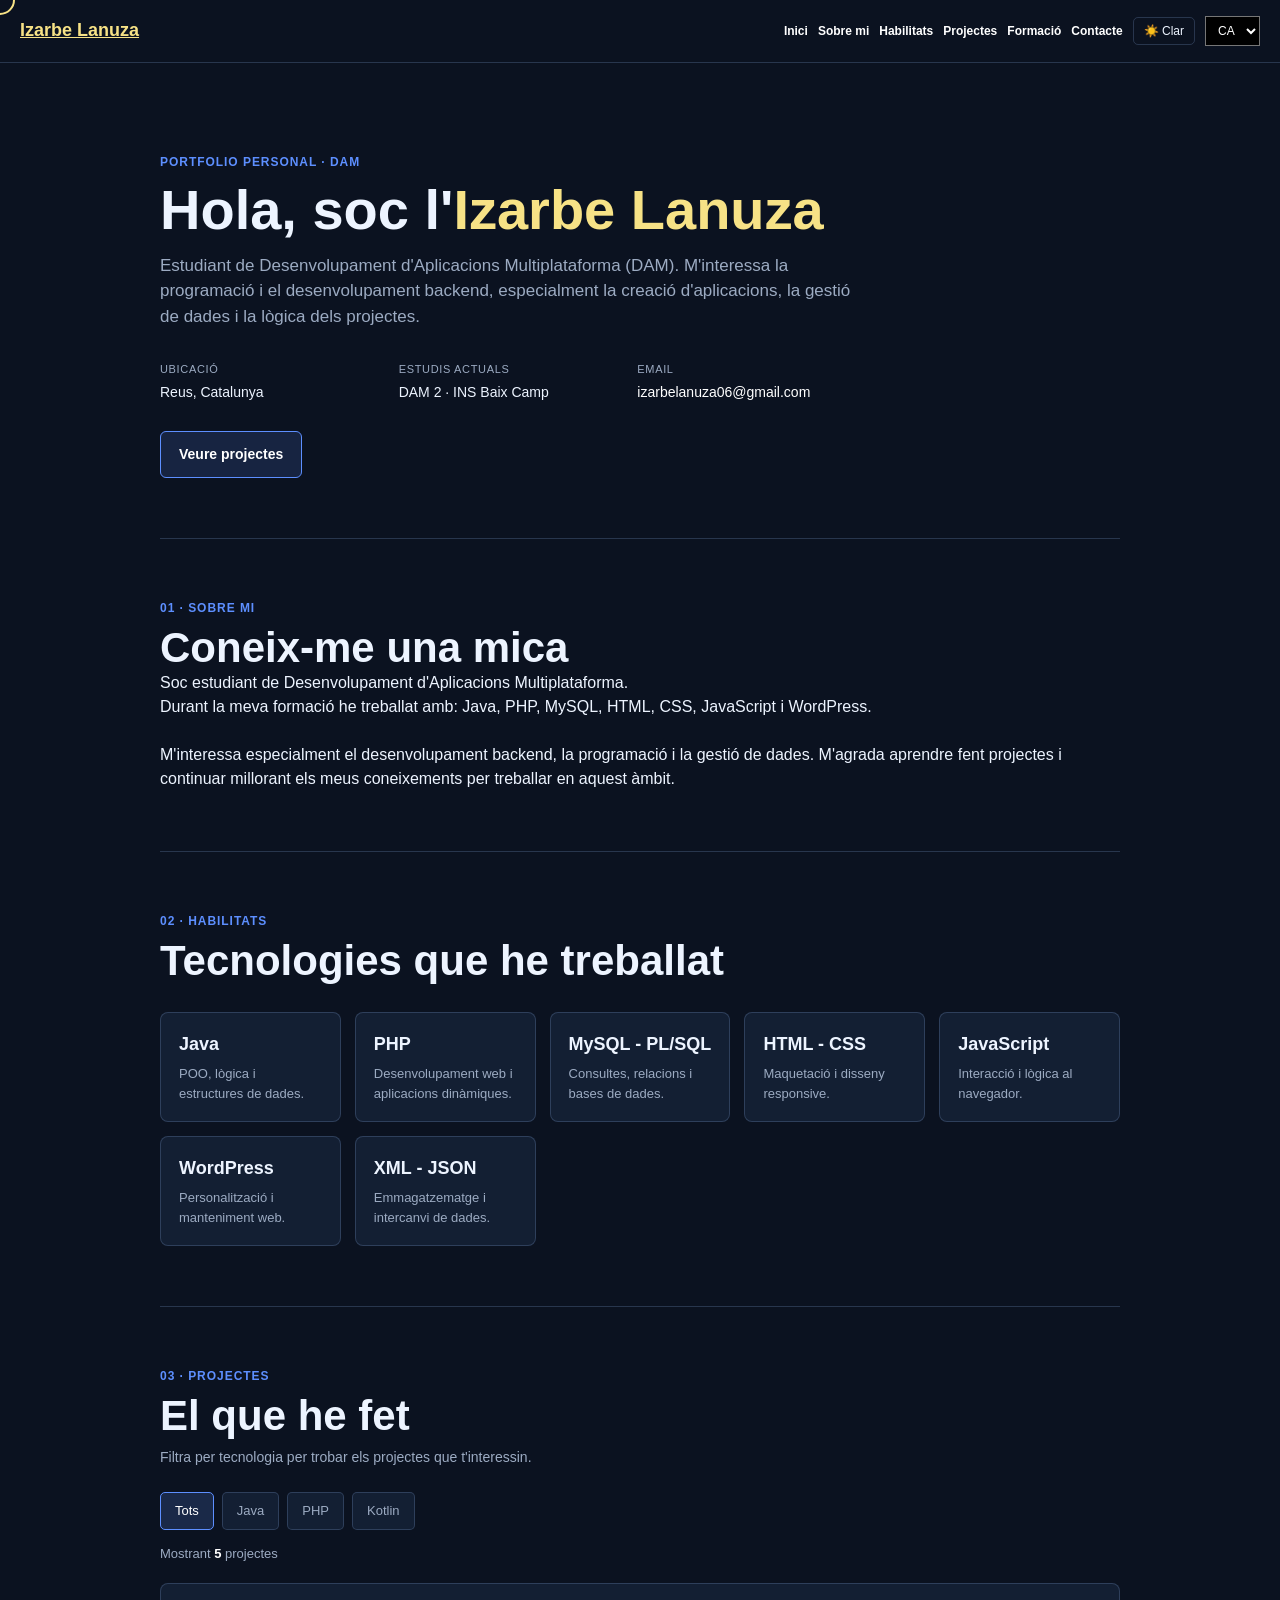
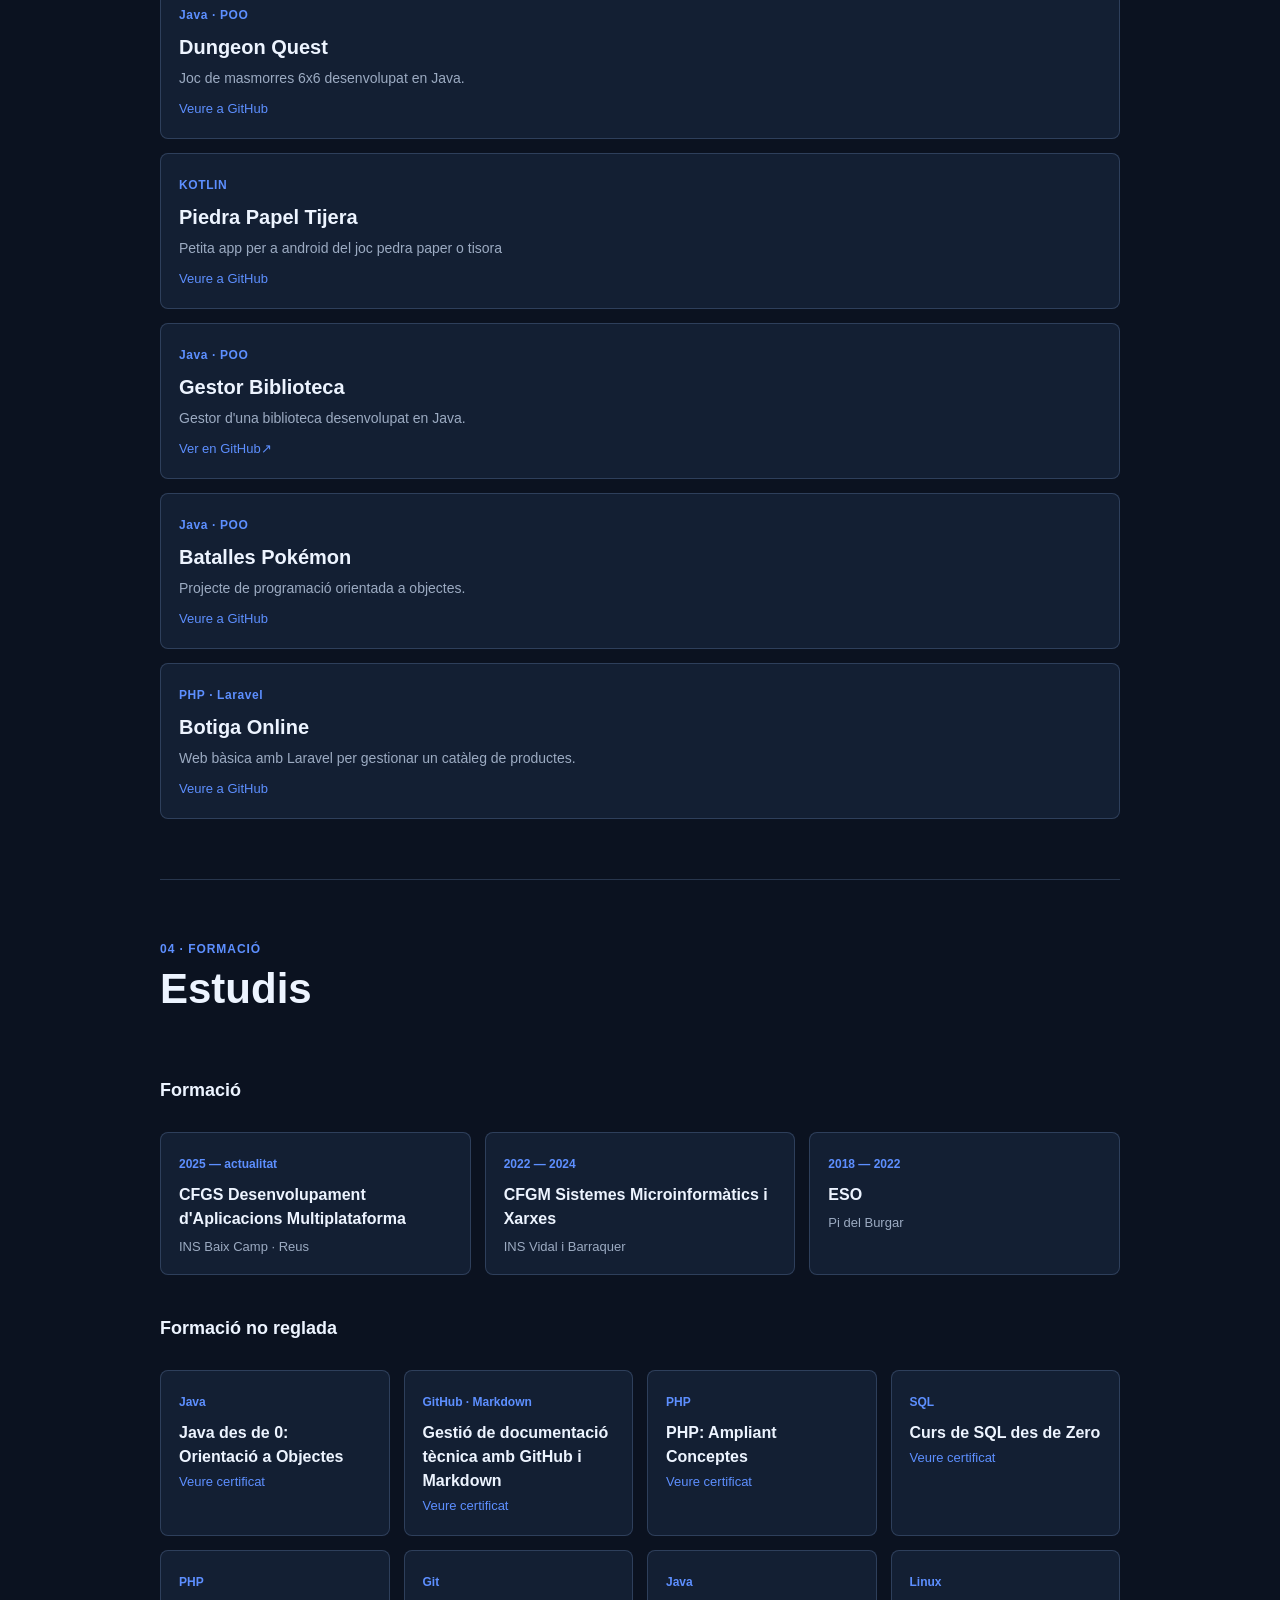
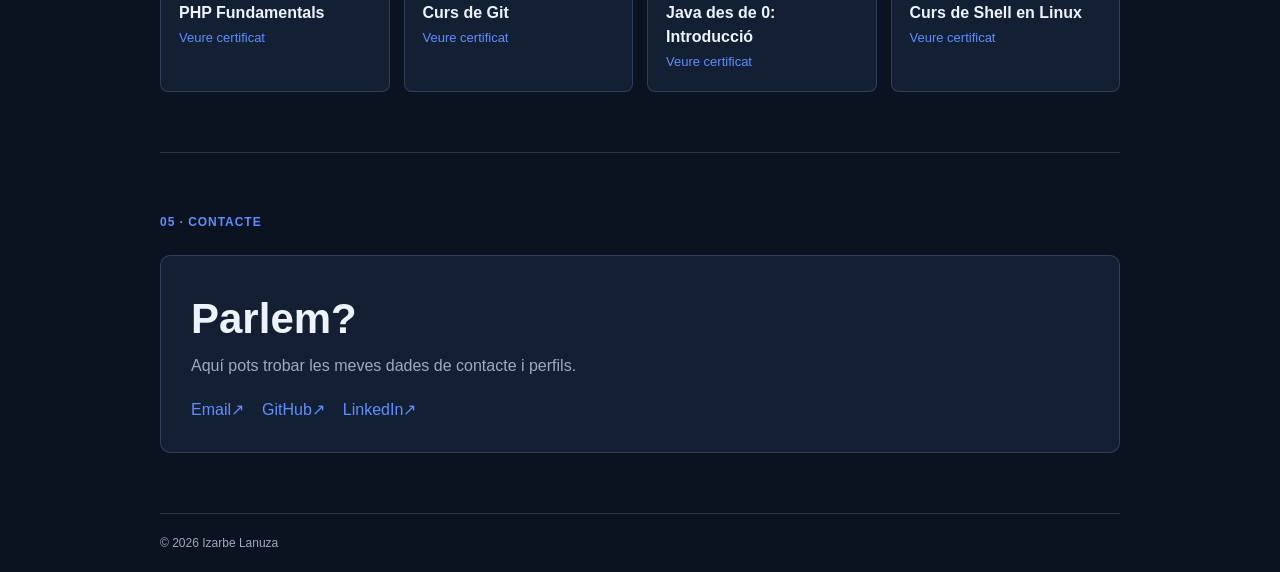
==== commit 464822fa: "añadir proyecto nuevo, PiedraPapelTijera" ====
--- a/index_ca.html
+++ b/index_ca.html
@@ -140,6 +140,7 @@
           </button>
           <button data-filtro="java" aria-pressed="false">Java</button>
           <button data-filtro="php" aria-pressed="false">PHP</button>
+          <button data-filtro="kotlin" aria-pressed="false">Kotlin</button>
         </div>
 
         <p class="estado-filtro" aria-live="polite">Mostrant <strong id="cantidad-proyectos">3</strong> projectes</p>
@@ -152,6 +153,13 @@
             <a class="linkAmarillo" href="https://github.com/TheIza/DungeonQuest-Proyecto-AEA2" target="_blank">Veure a GitHub</a>
           </li>
 
+          <li class="tarjeta-proyecto" data-categoria="kotlin">
+            <span class="tipo-proyecto">KOTLIN</span>
+            <h3>Piedra Papel Tijera</h3>
+            <p>Petita app per a android del joc pedra paper o tisora</p>
+            <a class="linkAmarillo" href="https://github.com/TheIza/PiedraPapelTijera" target="_blank">Veure a GitHub</a>
+          </li>
+
           <li class="tarjeta-proyecto" data-categoria="java">
             <span class="tipo-proyecto">Java · POO</span>
             <h3>Gestor Biblioteca</h3>
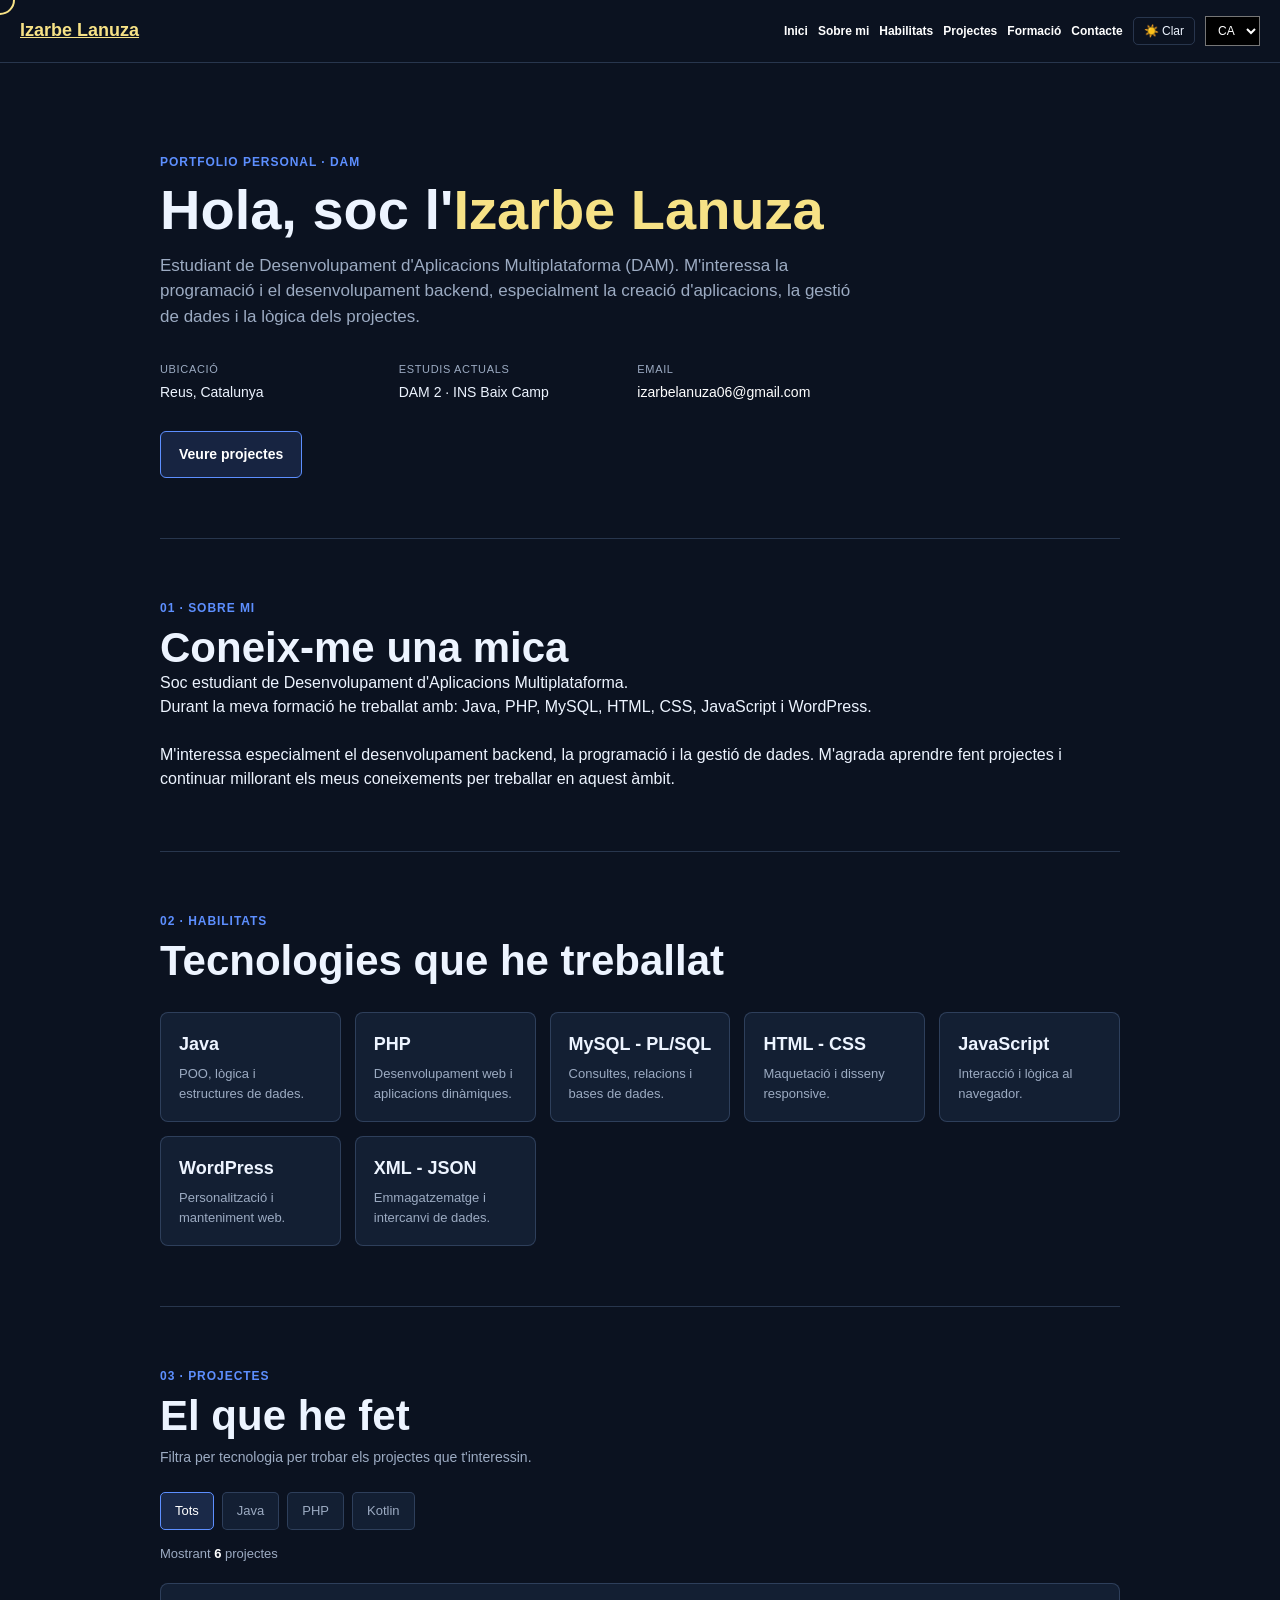
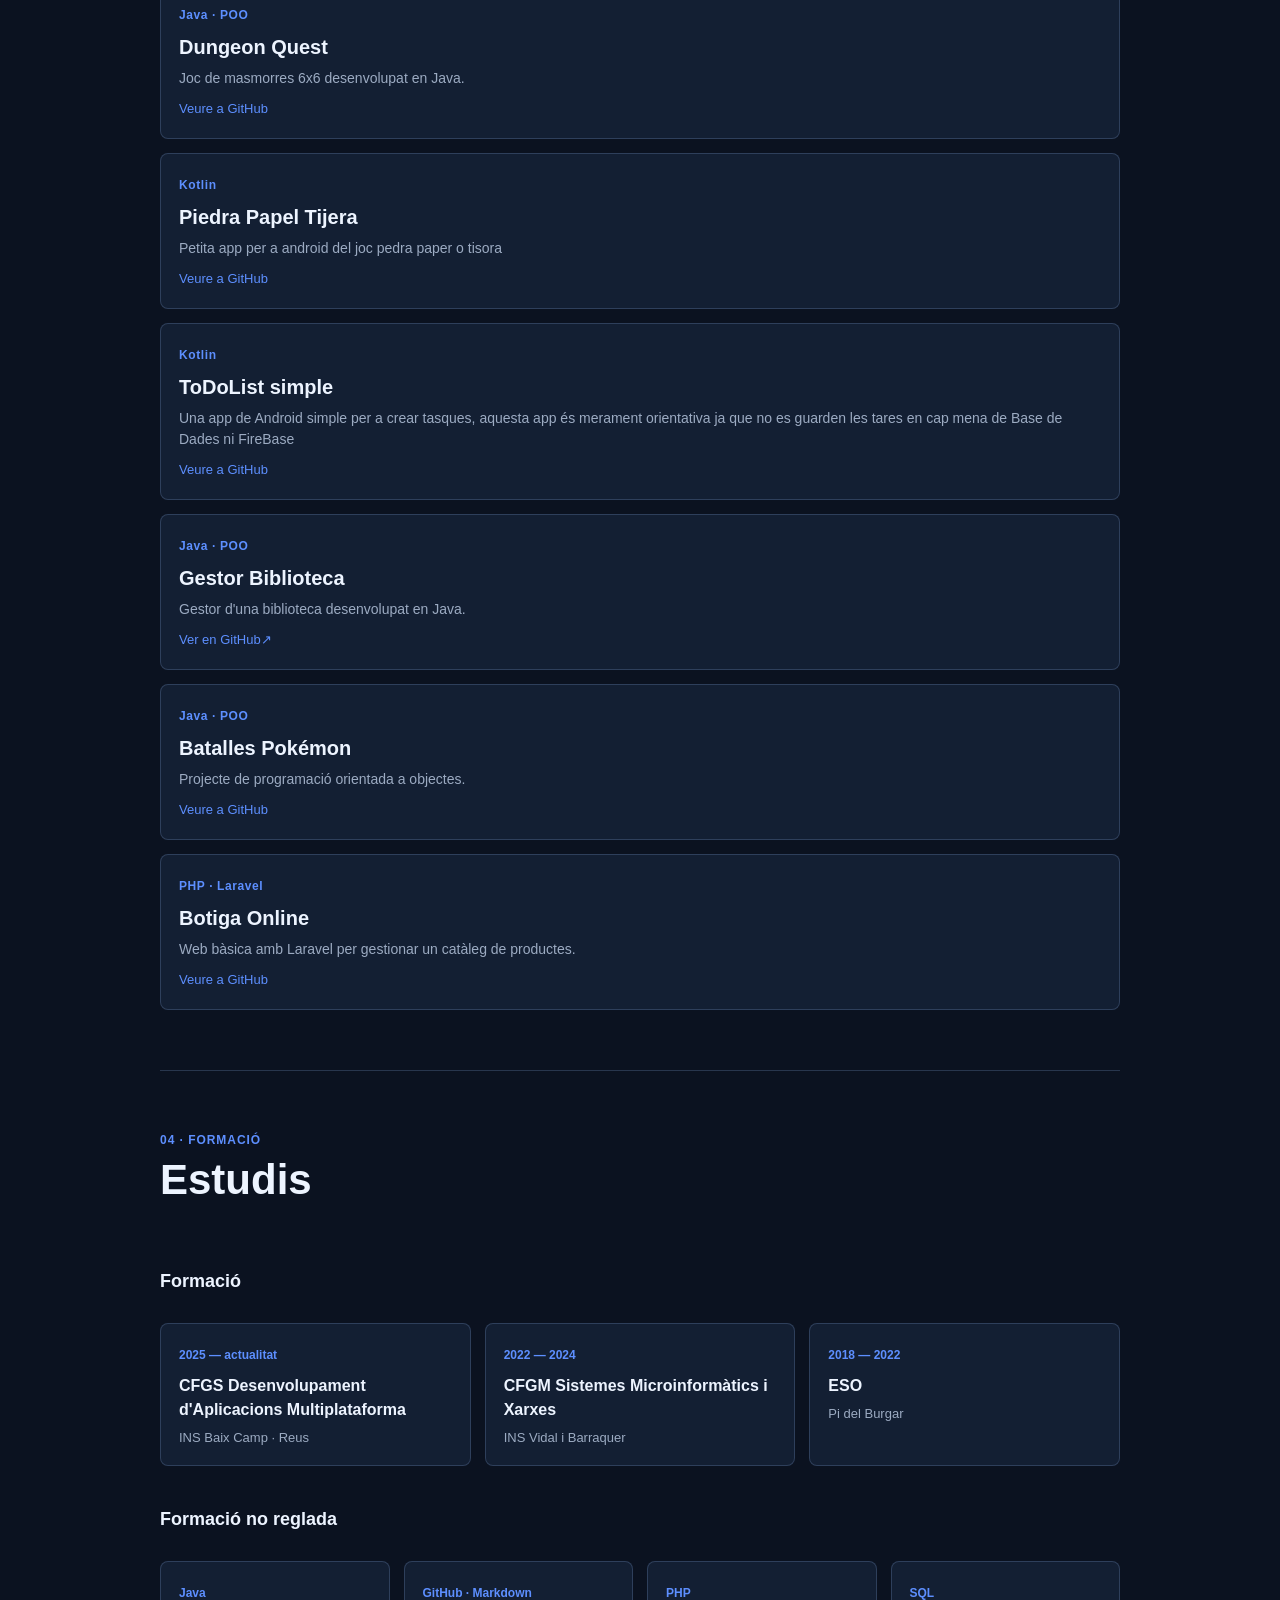
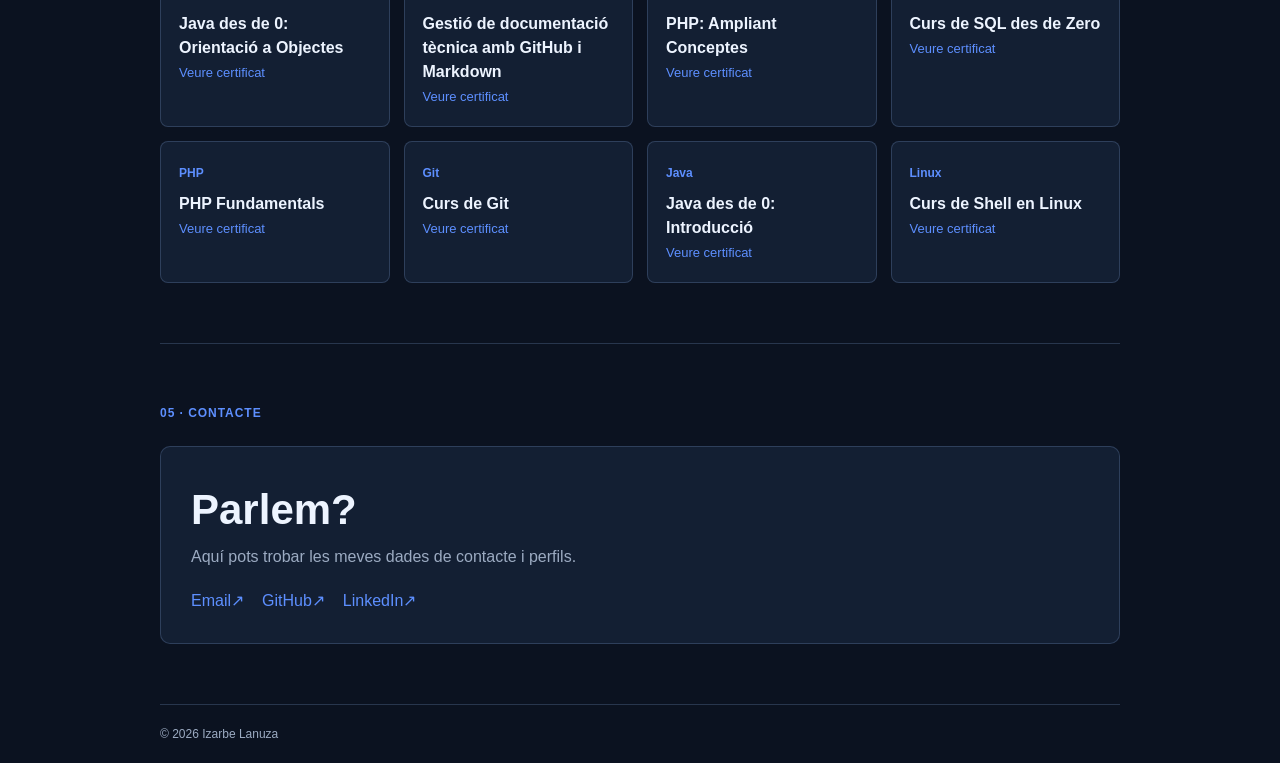
==== commit 4d75a3a7: "añadido proyecto Simple ToDoList" ====
--- a/index_ca.html
+++ b/index_ca.html
@@ -154,11 +154,19 @@
           </li>
 
           <li class="tarjeta-proyecto" data-categoria="kotlin">
-            <span class="tipo-proyecto">KOTLIN</span>
+            <span class="tipo-proyecto">Kotlin</span>
             <h3>Piedra Papel Tijera</h3>
             <p>Petita app per a android del joc pedra paper o tisora</p>
             <a class="linkAmarillo" href="https://github.com/TheIza/PiedraPapelTijera" target="_blank">Veure a GitHub</a>
           </li>
+
+          <li class="tarjeta-proyecto" data-categoria="kotlin">
+            <span class="tipo-proyecto">Kotlin</span>
+            <h3>ToDoList simple</h3>
+            <p>Una app de Android simple per a crear tasques, aquesta app és merament orientativa ja que no es guarden les tares en cap mena de Base de Dades ni FireBase</p>
+            <a class="linkAmarillo" href="https://github.com/TheIza/PiedraPapelTijera" target="_blank">Veure a GitHub</a>
+          </li>
+          
 
           <li class="tarjeta-proyecto" data-categoria="java">
             <span class="tipo-proyecto">Java · POO</span>
